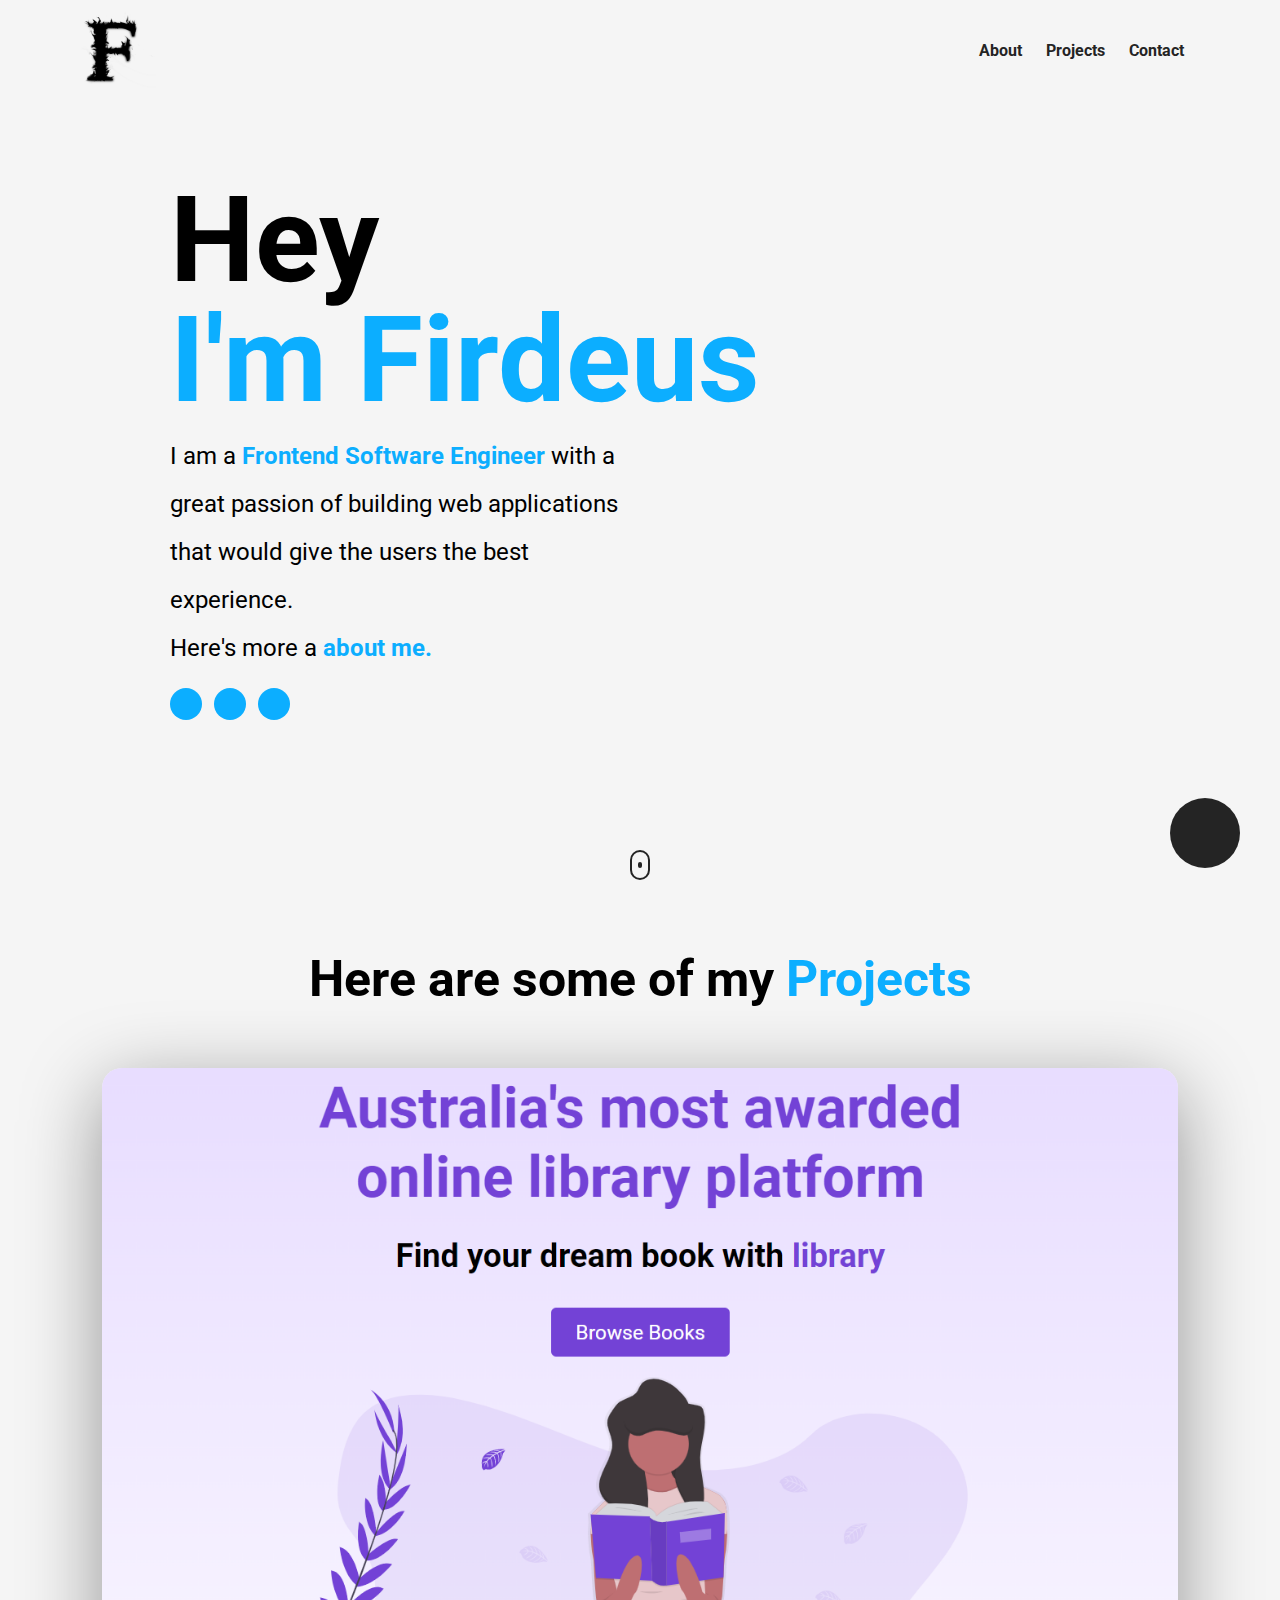
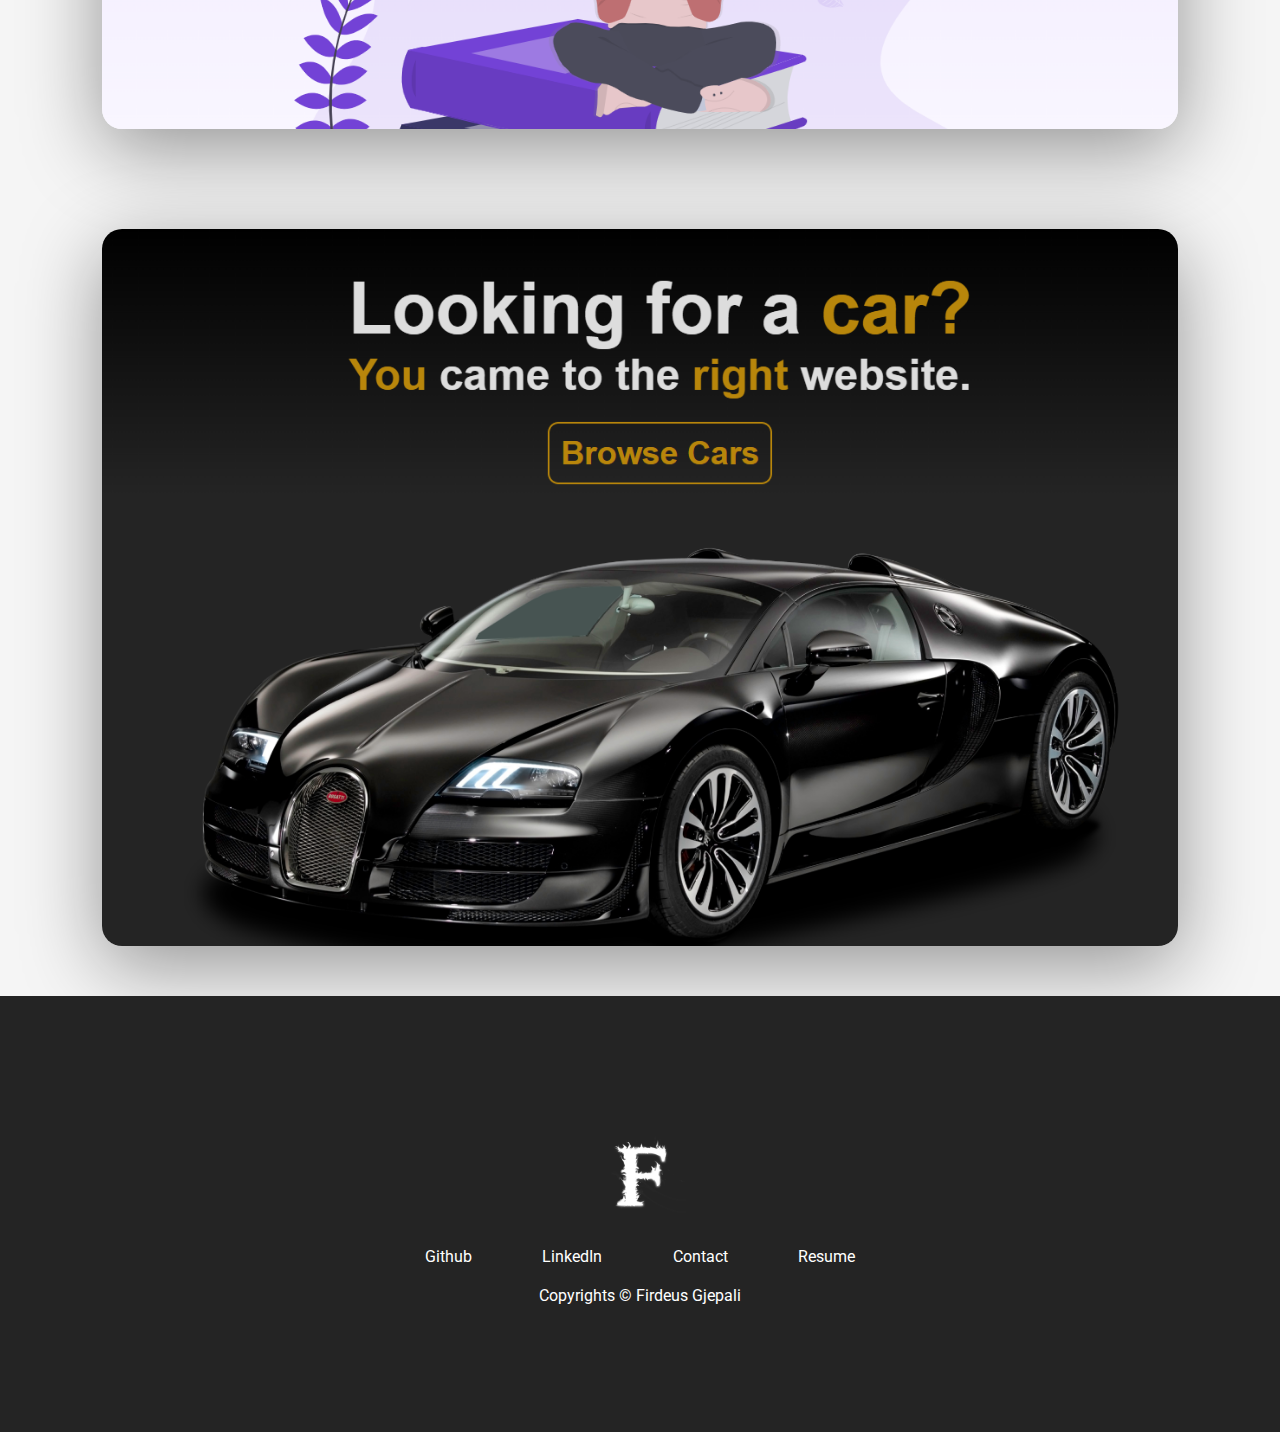
==== portfolio.html @ 739585ff "made my eportfolio" ====
<!DOCTYPE html>
<html lang="en">
  <head>
    <meta charset="UTF-8" />
    <meta http-equiv="X-UA-Compatible" content="IE=edge" />
    <meta name="viewport" content="width=device-width, initial-scale=1.0" />
    <title>Firdeus Gjepali</title>
    <link rel="stylesheet" href="styles.css" />
       <script src="https://kit.fontawesome.com/c8e4d183c2.js"></script>
        <script src="index.js"></script>
       <script type="text/javascript"
        src="https://cdn.jsdelivr.net/npm/@emailjs/browser@3/dist/email.min.js">
        </script>
        <script type="text/javascript">
        (function(){
        emailjs.init("X4Mi8L9q9HTYDrE3U");
       })();
</script>
  </head>
  <body>
    <section id="landing-page">
      <nav>
        <figure>
          <img src="./assets2/theLogo.png" class="personal__logo" />
        </figure>
        <ul class="nav__link--list">
          <li class="nav__link">
            <a
              href="#"
              class="nav__link--anchor link__hover-effect link__hover-effect-black"
              onclick="toggleModal()"
              >About</a
            >
          </li>
          <li class="nav__link">
            <a
              href="#projects"
              class="nav__link--anchor link__hover-effect link__hover-effect-black"
              >Projects</a
            >
          </li>
          <li class="nav__link">
            <a
              href="#"
              class="nav__link--anchor link__hover-effect link__hover-effect-black"
              onclick="toggleModal()">Contact</a
            >
          </li>
          <li class="nav__link click" onclick="toggleContrast()">
            <i class="fas fa-adjust"></i>
          </li>
        </ul>
      </nav>
      <header class="header">
        <div class="header__content">
          <h1 class="title">Hey <br>
          <span class="color">I'm Firdeus</span></h1>
          <p class="header__para">
            I am a <b class="color">Frontend Software Engineer</b> with a great
            passion of building web applications that would give the users the
            best experience. <br />
            Here's more a <a href="#"><b class="color click" onclick="toggleModal()">about me.</b></a>
          </p>
          <div class="social__list">
            <a href="#" target="_blank" class="social__link click">
              <i class="fab fa-linkedin-in"></i>
            </a>
            <a href="https://github.com/FirdeusGj" target="_blank" class="social__link click">
              <i class="fab fa-github"></i>
            </a>
            <a href="" target="_blank" class="social__link click">
              <i class="fas fa-file-pdf"></i>
            </a>
          </div>
        </div>
      </header>
      <a href="#">
        <button class="mail__btn click" onclick="toggleModal()">
          <i class="fas fa-envelope"></i>
        </button>
      </a>
        <a href="#projects" class="scroll">
          <div class="scroll__icon click"></div>
        </a>
      <div class="modal">
        <div class="modal__half modal__about">
          <h3 class="modal__title modal__title--about">Here's a bit <span class="color">about me</span></h3>
          <h4 class="modal__sub-title modal__sub-title--about">Frontend Software Engineer</h4>
          <p class="modal__para">
            I'm a 18 year-old <span class="color">frontend software engineer</span> with a strong passion
            of building websites that would give the users their <span class="color">best experience</span>
          </p>
          <div class="modal__languages">
            <figure class="modal__language">
              <img src="https://upload.wikimedia.org/wikipedia/commons/thumb/3/38/HTML5_Badge.svg/240px-HTML5_Badge.svg.png" class="modal__language--img" alt="">
              <span class="language__name">HTML</span>
            </figure>
            <figure class="modal__language">
              <img src="https://upload.wikimedia.org/wikipedia/commons/6/6a/JavaScript-logo.png" class="modal__language--img" alt="">
              <span class="language__name">JavaScript</span>
            </figure>
            <figure class="modal__language">
              <img src="https://cdn.iconscout.com/icon/free/png-256/css-131-722685.png" class="modal__language--img" alt="">
              <span class="language__name">CSS</span>
            </figure>
            <figure class="modal__language">
              <img src="https://cdn.iconscout.com/icon/free/png-256/react-3-1175109.png" class="modal__language--img" alt="">
              <span class="language__name">React</span>
            </figure>
          </div>
        </div>
        <div class="modal__half modal__contact">
        <i class="fas fa-times modal__exit click" onclick="toggleModal()"></i>
          <h3 class="modal__title modal__title--contact">
            Let's have a chat!
          </h3>
          <h3 class="modal__title modal__title--contact modal__sub-title">
            I'm open to new opportunities.
          </h3>
          <form id="contact__form" onsubmit="contact(event)">
            <div class="form__item">
              <label class="form__item--label">Name</label>
              <input name="user_name" type="text" class="input" required></input>
            </div>
            <div class="form__item">
              <label class="form__item--label">Email</label>
              <input name="user_email" type="email" class="input" required></input>
            </div>
            <div class="form__item">
              <label class="form__item--label">Message</label>
              <textarea name="message" type="text" class="input" required></textarea>
            </div>
            <button id="contact__submit" class="form__submit">
              Send it my way
            </button>
          </form>
          <div class="modal__overlay modal__overlay--loading">
            <i class="fas fa-spinner"></i>
          </div>
          <div class="modal__overlay modal__overlay--success">
            Thanks for the message! Looking forward to speaking to you soon.
          </div>
        </div>
      </div>
    </section>
    <section id="projects">
      <div class="container">
        <div class="row">
          <h1 class="section__title">
            Here are some of my <span class="color">Projects</span>
          </h1>
          <ul class="project__list">
            <li class="project">
              <div class="project__wrapper">
                <img src="./assets2/ecommerceLink.png" class="project__img" />
                <div class="project__wrapper--bg"></div>
                <div class="project__description">
                  <h3 class="project__description--title">
                    E-Commerce Project
                  </h3>
                  <h4 class="project__description--sub-title">
                    HTML, CSS
                  </h4>
                  <p class="project__description--para">
                    This is a little E-Commerce project I made.
                  </p>
                  <div class="project__description--links">
                    <a href="https://github.com/FirdeusGj" class="project__description--link">
                      <i class="fab fa-github"></i>
                    </a>
                    <a href="https://firdeusgj.github.io/MyProject/EcommerceProject/index.html" target="_blank" class="project__description--link">
                      <i class="fas fa-link"></i>
                    </a>
                  </div>
                </div>
              </div>
            </li>
          </ul>
        </div>
      </div>
    </section>
    <section id="projects">
      <div class="container">
        <div class="row">
          <ul class="project__list">
            <li class="project">
              <div class="project__wrapper">
                <img src="./assets2/carSuggestionsLink.png" class="project__img" />
                <div class="project__wrapper--bg"></div>
                <div class="project__description">
                  <h3 class="project__description--title">
                    Car Suggestions Project...
                  </h3>
                  <h4 class="project__description--sub-title">
                    HTML, CSS
                  </h4>
                  <p class="project__description--para">
                    This car suggestions project give you different types of cars to choose 
                    if you are looking to buy one.
                  </p>
                  <div class="project__description--links">
                    <a href="https://github.com/FirdeusGj" target="_blank" class="project__description--link">
                      <i class="fab fa-github"></i>
                    </a>
                    <a href="https://firdeusgj.github.io/MyProject/CarSales/index.html" class="project__description--link" target="_blank">
                      <i class="fas fa-link"></i>
                    </a>
                  </div>
                </div>
              </div>
            </li>
          </ul>
        </div>
      </div>
    </section>
    <footer>
      <div class="container">
        <div class="row footer__row">
          <figure>
            <img src="./assets2/theLogo.png" class="footer__logo--img personal__logo" />
          </figure>
          <div class="footer__social--list">
            <a
              href="https://github.com/FirdeusGj"
              class="footer__social--link link__hover-effect link__hover-effect--white"
              target="_blank"
              >
              Github
            </a>
            <a
              href=""
              class="footer__social--link link__hover-effect link__hover-effect--white"
            >
              LinkedIn
            </a>
            <a
              href="#"
              class="footer__social--link link__hover-effect link__hover-effect--white"
              onclick="toggleModal()"
              >
              Contact
            </a>
            <a
              href=""
              class="footer__social--link link__hover-effect link__hover-effect--white"
            >
              Resume
            </a>
          </div>
          <div class="footer__copyright">Copyrights © Firdeus Gjepali</div>
        </div>
      </div>
    </footer>
  </body>
</html>
---- styles.css ----
@import url('https://fonts.googleapis.com/css2?family=Roboto:wght@400;500;700&display=swap');
*{
    margin:0;
    padding:0;
    box-sizing: border-box;
    font-family: 'Roboto', sans-serif;
    scroll-behavior: smooth;
}
.personal__logo{
    width: 100px;
    height: 100px;
    filter:brightness(0%);
}
a{
    text-decoration: none;
}
nav{
    display: flex;
    justify-content: space-between;
    align-items: center;
    width:100%;
    max-width: 1200px;
    margin: 0 auto;
    height: 100px;
    padding: 0 20px;
}
li{
    list-style-type:none;
}
section{
    background-color: rgb(245, 245, 245);
    transition: all 300ms ease;
}
input, textarea{
    width:100%;
    background-color: #242424;
    color: #fff;
    outline: none;
    border: 3px solid #c0c4cc;
    border-top: none;
    border-left: none;
    border-right: none;
    height: 40px;
    transition: all 300ms ease;
}
input:hover, textarea:hover {
    border-color: #dcdfe6;
}
input:focus, textarea:focus{
    border-color: #0caeff;;
}
textarea{
    resize: vertical;
    height: 100px;
    margin-top: 8px;
}
label{
    font-size: 14px;
    font-weight: bold;
}
.form__item{
    margin-bottom: 20px;
}
.modal{
    position:absolute;
    top: 50%;
    left: 50%;
    transform: translate(-50%, -50%);
    width: 90%;
    max-width: 1100px;
    height:700px;
    border-radius: 20px;
    overflow: hidden;
    display: flex;
    visibility: hidden;
    z-index:-1;
    transition: visibility 1s, z-index 1s, box-shadow 0.5s ease;
}
.modal--open .modal{
    z-index: 60;
    box-shadow: 0 20px 80px 0 rgba(0, 0, 0, 0.5);
    visibility: visible;
}
.modal__half{
    width: 50%;
    padding: 40px 72px;
    display: flex;
    flex-direction: column;
    justify-content: center;
    position: relative;
    transition: all 300ms ease-in;
}
.modal__about{
    background-color: rgb(245, 245, 245);
    transform: translateX(-110%);
}
.modal--open .modal__about,
.modal--open .modal__contact{
    transform: translateX(0%)
}
.modal__languages{
    display: flex;
    flex-wrap: wrap;
}
.modal__language{
    width:25%;
    padding: 16px;
    position: relative;
    display: flex;
    flex-direction: column;
    align-items: center;
    transition: all 300ms ease;
}
.modal__language:hover .language__name{
    transform: scale(1);
}
.modal__language:hover{
    filter: brightness(80%);
    transform: scale(0.9);
}
.language__name {
    position: absolute;
    bottom: -10px;
    transform: scale(0);
    transition: all 300ms ease;
}
.modal__language--img{
    width: 100%;
}
.modal__contact{
    background-color: #242424;
    color: white;
    transform: translateX(110%);
}
.modal__title{
    font-size: 26px;
}
.modal__sub-title{
    margin:12px 0 24px 0;
    font-size: 14px;
}
.modal__para{
    margin-bottom: 12px;
    line-height: 1.8;
}
.modal__overlay--loading{
    background-color: #242424;
    font-size: 80px;
}
.modal__overlay{
    position: absolute;
    top: 0;
    left: 0;
    width: 100%;
    height: 100%;
    display: none;
    align-items: center;
    justify-content: center;
    z-index: -1;
}
.modal__overlay--success{
    background-color: #4bb542;
    font-size: 40px;
    font-weight: 700;
    text-align: center;
    padding:28px;
}
.modal__overlay--visible{
    z-index: 1;
    display: flex;
}
.fa-spinner{
  animation: spinner 750ms infinite linear;
}
@keyframes spinner {
    0% {
        transform:rotate(0deg);
    }
    100% {
        transform:rotate(360deg);
    }
}
.modal__exit{
    position: absolute;
    top: 30px;
    right: 40px;
    color: white;
    font-size: 36px;
    z-index: 100;
}
.form__submit{
    background-color: #0caeff;
    border: 2px solid #0caeff;
    color: white;
    font-weight: 700;
    max-width: 240px;
    width: 100%;
    padding: 12px 24px;
    font-size: 20px;
    transition: all 300ms ease;
}
.form__submit:hover{
    border-color: white;
    background-color: transparent;
}
.form__submit:active{
    border-color: #0caeff;
    color: #0caeff;
}
.container {
    padding: 50px 0;
    width: 100%;
}
.row{
    width:100%;
    max-width: 1100px;
    margin: 0 auto;
    padding: 0 12px;
}
button{
    cursor:pointer;
}
.title{
    font-size: 120px;
    margin-bottom:12px;
    text-align: left;
    line-height: 1;
}
.color {
    color: #0caeff;
}
p{
    line-height: 1.5;
    font-size: 16px;
}
.link__hover-effect{
    position: relative;
}
.link__hover-effect:after{
    content: "";
    position: absolute;
    bottom: -3px;
    height: 3px;
    width:0;
    right: 0;
    background-color: black;
    transition: all 300ms ease;
}
.link__hover-effect--white:after{
    background-color: #fff;
}
.link__hover-effect--black:after{
    background-color: #242424;
}
.link__hover-effect:hover:after{
    left: 0;
    width: 100%;
}
nav,
.scroll,
.header{
    opacity: 1;
    visibility: visible;
    transition: all 400ms 400ms ease-in;
}
.modal--open nav,
.modal--open .scroll,
.modal--open .header{
    opacity: 0;
    visibility: hidden;
    transition:all 400ms ease-out;
}
#landing-page{
    min-height: 100vh;
}
.dark-theme .title,
.dark-theme .section__title,
.dark-theme .section__sub-title,
.dark-theme .nav__link--anchor,
.dark-theme .fa-adjust,
.dark-theme .header__para{
    color: white;
}
.dark-theme section {
    background-color: #242424;
}
.dark-theme .personal__logo{
    filter:brightness(0%) invert(1);
}
.dark-theme .scroll__icon {
    border-color: white;
}
.dark-theme .scroll__icon:after,
.dark-theme .link__hover-effect-black:after {
    background-color: white;
}
.dark-theme .mail__btn {
    background-color: white;
    color: #242424;
    animation: whitePulse 1000ms infinite alternate-reverse;
}
.click{
    transition:all 300ms ease;
    cursor: pointer;
}
.click:hover{
    transform: scale(1.1);
}
.click:active{
    transform:scale(0.9);
}
.header{
    position: absolute;
    top:50%;
    left:50%;
    transform: translate(-50%, -50%);
    width:100%;
    max-width: 1000px;
    padding: 0 30px;
}
.header__para{
    font-size: 24px;
    line-height: 2;
    max-width: 450px;
}
.social__list{
    margin-top: 16px;
    display:flex;
}
.social__link{
    background-color: #0caeff;
    color: white;
    padding: 6px;
    width: 32px;
    height: 32px;
    font-size: 14px;
    margin-right: 12px;
    display: flex;
    justify-content: center;
    border-radius: 50%;
    align-items: center;
}
.mail__btn{
    width: 70px;
    height: 70px;
    font-size: 32px;
    border-radius: 50%;
    border: none;
    background-color: #242424;
    color: white;
    position: absolute;
    bottom: 32px;
    right: 40px;
    z-index: 101;
    position:fixed;
    animation: pulse 1000ms infinite alternate-reverse;
}
@keyframes pulse {
    0% {
        box-shadow: 0px 0px 20px rgb(0, 0, 0); 
    }
    100% {
        box-shadow: 0px 0px 0px rgba(0, 0, 0);
    }
}
@keyframes whitePulse {
    0% {
        box-shadow: 0px 0px 20px rgb(255, 255, 255); 
    }
    100% {
        box-shadow: 0px 0px 0px rgb(255, 255, 255);
    }
}
.scroll{
    position: absolute;
    bottom:20px;
    left:50%;
    transform: translateX(-50%);
}
.scroll__icon{
    width: 20px;
    height: 30px;
    border: 2px solid #242424;
    border-radius: 24px;
    display:flex;
    justify-content: center;
    align-items: center;
}
.scroll__icon:after{
    content: "";
    background-color: #242424;
    width: 4px;
    height: 6px;
    border-radius: 2px;
    animation: scroll 1000ms infinite alternate-reverse;
}
@keyframes scroll {
    0%{
        transform: translateY(3px);
    }
    100%{
        transform: translateY(-3px);
    }
}
.nav__link--list{
    display: flex;
}
.nav__link{
    margin:0 12px;
}
.nav__link--anchor{
    font-size:16px;
    color: #242424;
    font-weight: 700;
}
.fa-adjust{
    font-size:20px;
}
.secion__title{
    align-items: center;
    font-size: 48px;
    margin-bottom: 60px;
}
.project__img{
    width:100%;
    transition: all 400ms ease;
    transform: scale(1.02);
}
.project__wrapper:hover .project__description{
    opacity: 1;
    transform: translateY(-50%);
}
.project__wrapper:hover .project__img{
    transform: scale(1.07);
    filter:blur(5px);
}

.project__wrapper{
    position: relative;
    border-radius: 20px;
    box-shadow: 0 20px 80px rgba(0, 0, 0, 0.4);
    overflow:hidden;
}
.section__title{
    text-align: center;
    justify-content: center;
    margin-bottom: 60px;
    font-size: 50px;
}
.project__description{
    position:absolute;
    top: 50%;
    left: 90px;
    transform: translateY(-100%);
    transition: opacity 300ms, transform 450ms ease;
    opacity:0;
    color:white;
    max-width: 550px;
}
.project__wrapper:hover .project__wrapper--bg{
    opacity:0.7;
}
.project__wrapper--bg{
    position: absolute;
    top: 0;
    left: 0;
    width: 100%;
    height: 100%;
    background-color: #1c1d25;
    opacity: 0;
    transition: all 450ms ease;
}
.project__description--title{
    font-size:40px;
}
.project__description--sub-title{
    margin-top:8px;
}
.project__description--link{
    color:white;
    font-size: 20px;
    margin-right: 16px;
}
.project__description--para{
    margin: 16px 0;
}
footer{
    background-color: #242424;
    display:flex;
    padding:6% 0;
    position: relative;
}
.footer__row{
    display: flex;
    flex-direction: column;
    align-items: center;
}
.footer__logo--img{
    width:100px;
    height:100px;
    filter:brightness(0%) invert(1)
}
.footer__social--list{
    width:100%;
    display:flex;
    justify-content: space-around;
    max-width:500px;
    margin:20px 0;
}
.footer__social--link,
.footer__copyright{
    color:white;
}
/* Small phones, tablets, large smart phones*/
@media (max-width: 768px){
    .title{
        font-size: 80px;
    }
    .header__para {
        font-size: 20px;
    }
    .modal {
        top: 0;
        left: 0;
        height: auto;
        transform: none;
        width: 100%;
        flex-direction: column-reverse;
        border-radius: 0;
    }
    .modal__half {
        width: 100%;
    }
}
/*Small phones*/
@media (max-width: 480px){
    .title{
        font-size:52px;
    }
    .header__para{
        font-size: 18px;
    }
    .nav__link:first-child{
        display:none;
    }
    .project__description--para {
        display:none;
    }
    .project__description{
        left: 0;
        padding: 0;
        width: 100%;
        text-align: center;
    }
    .project__description--sub-title{
        margin-bottom: 8px;
    }
    .modal__half{
        padding: 40px;
    }
}
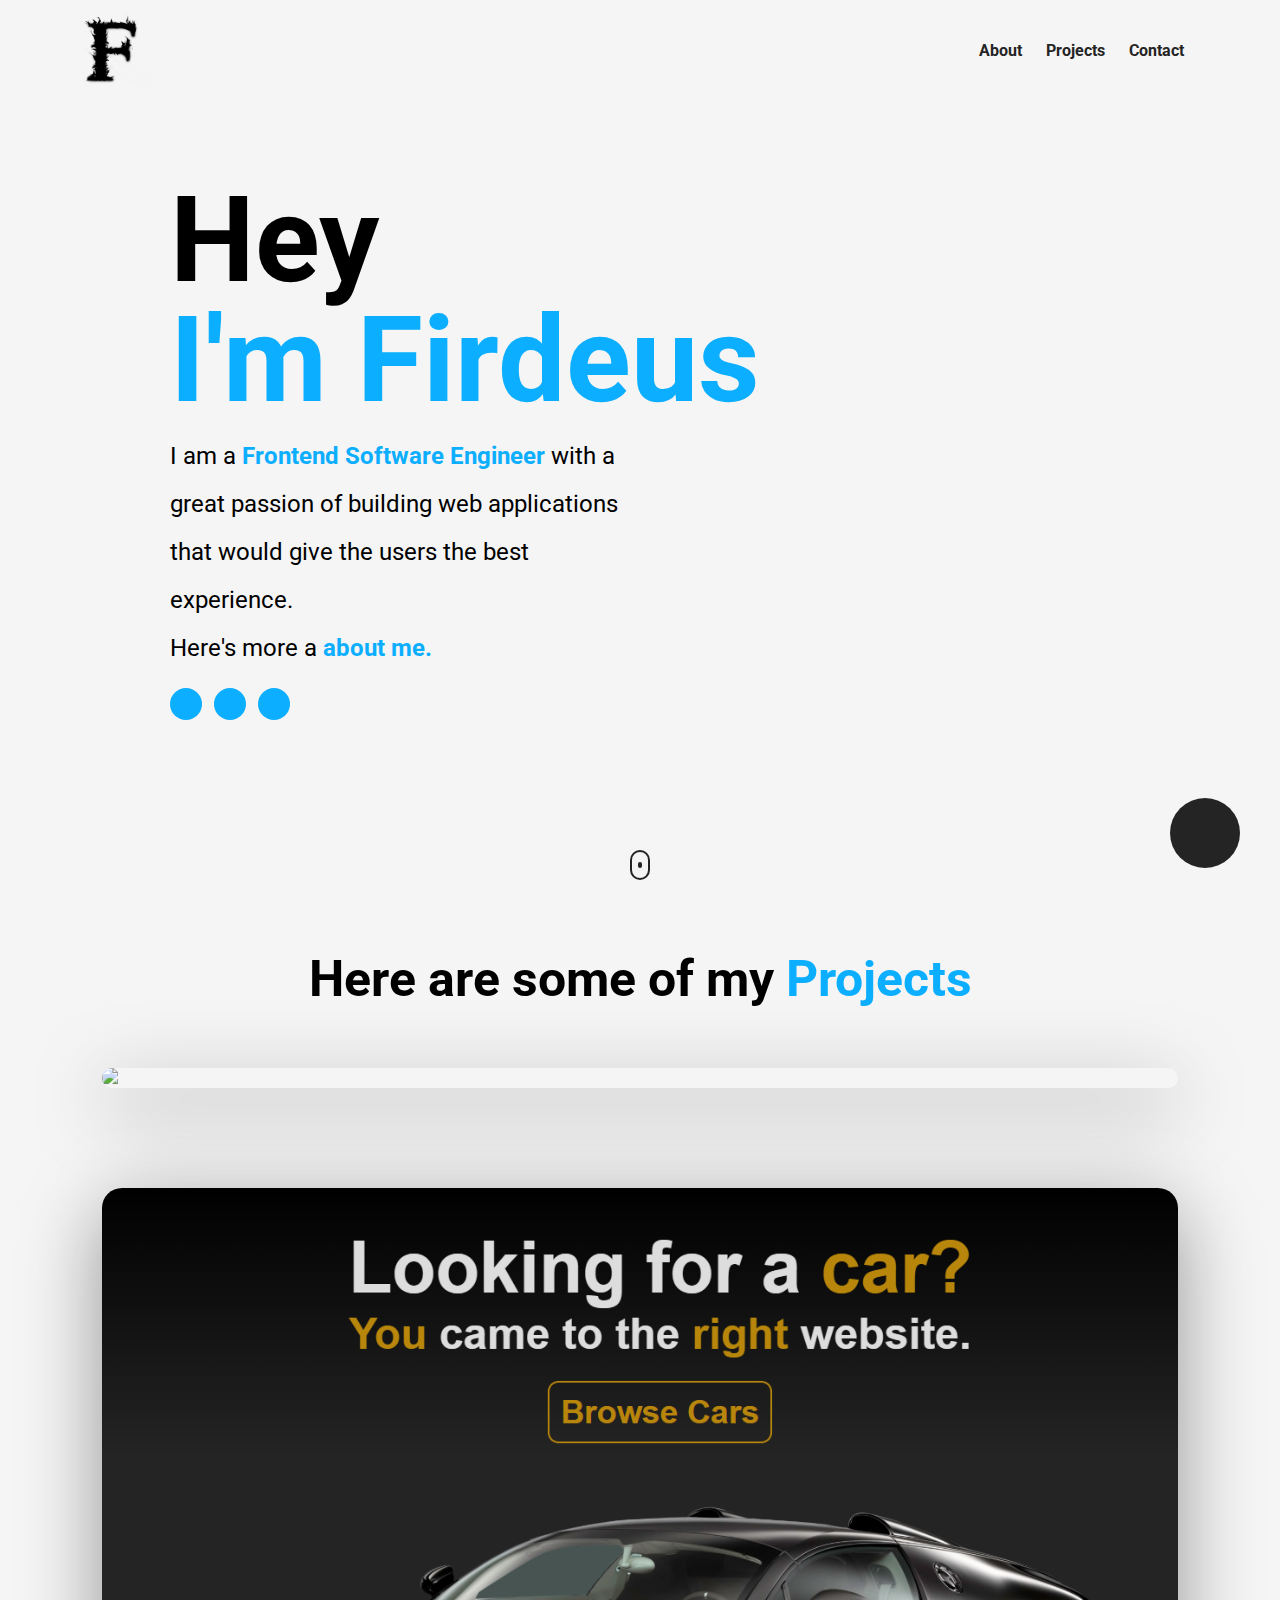
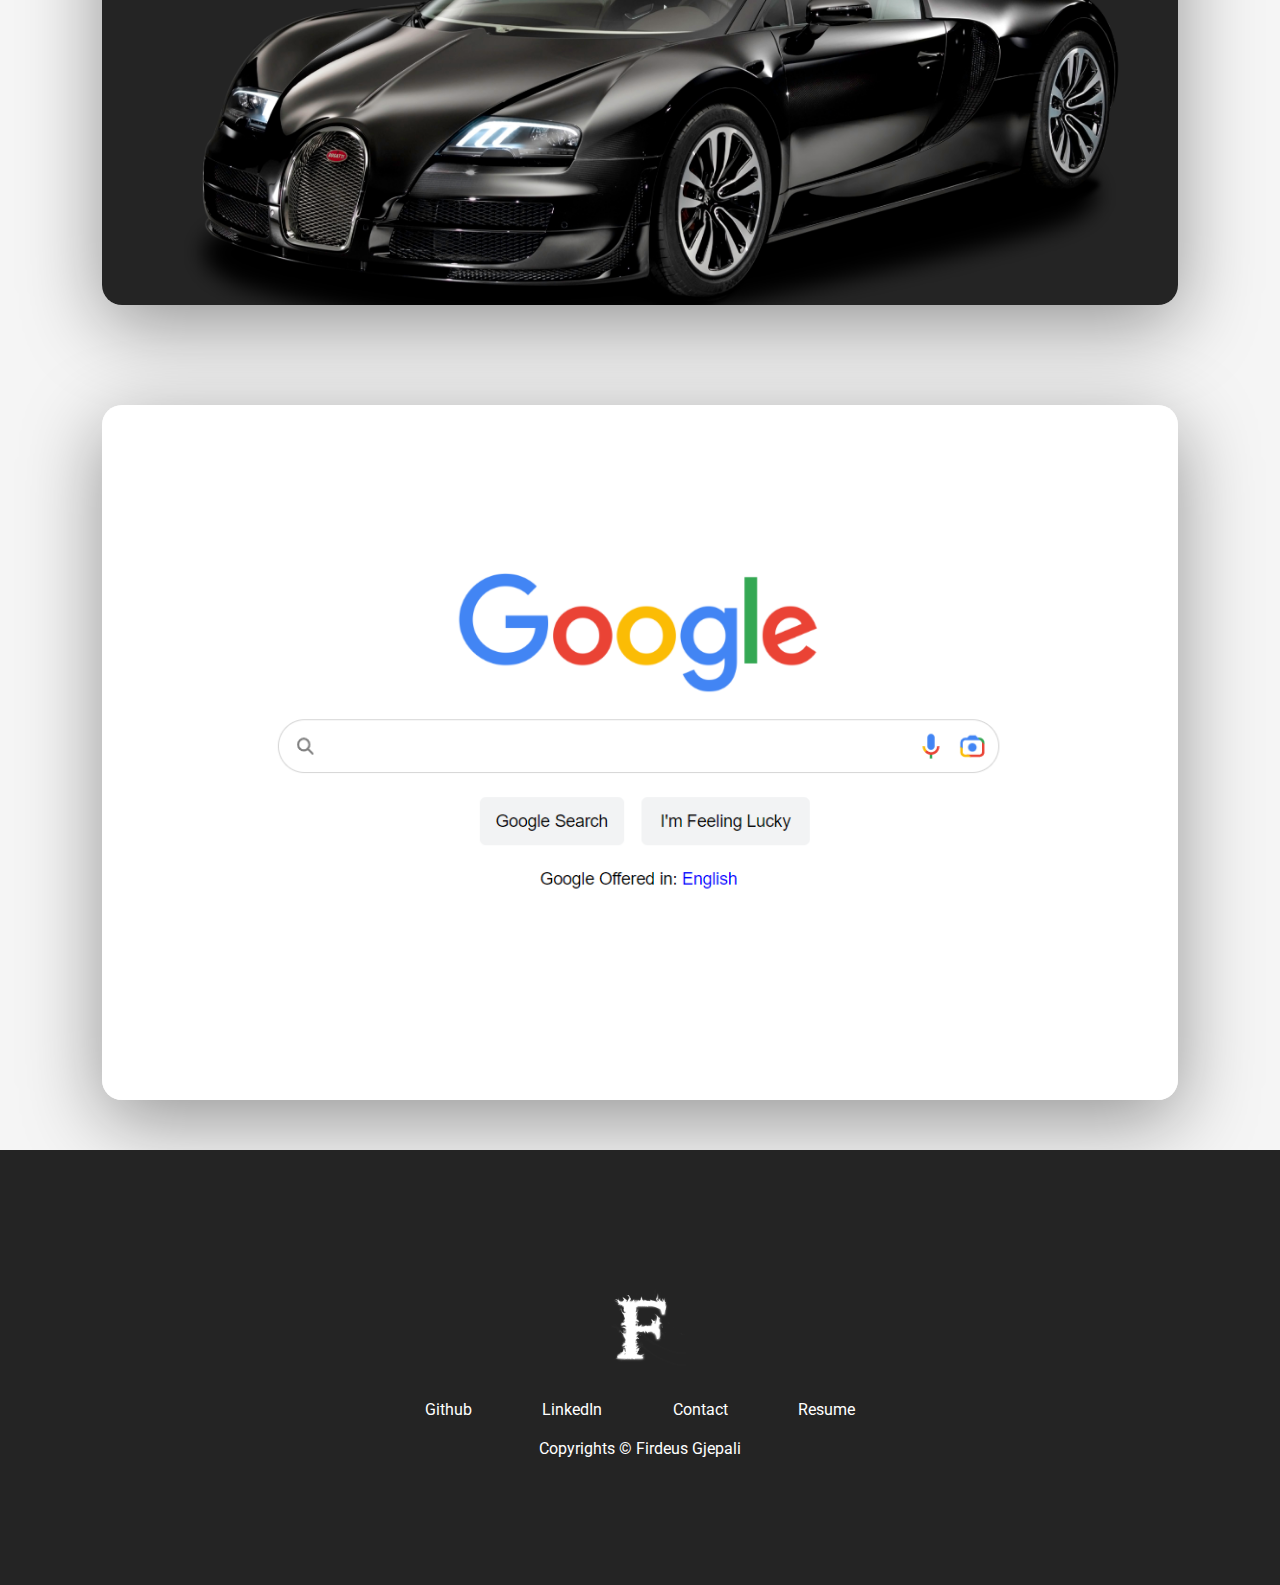
==== commit a17fa463: "just made something" ====
--- a/portfolio.html
+++ b/portfolio.html
@@ -152,14 +152,14 @@
           <ul class="project__list">
             <li class="project">
               <div class="project__wrapper">
-                <img src="./assets2/ecommerceLink.png" class="project__img" />
+                <img src="https://images.ctfassets.net/17o2epk8ivh7/i5VpiX9YFwult8Su7DTOT/85878292aa07eb5c3e2b09124bd7b47e/10_BOOKS.jpg" class="project__img" />
                 <div class="project__wrapper--bg"></div>
                 <div class="project__description">
                   <h3 class="project__description--title">
                     E-Commerce Project
                   </h3>
                   <h4 class="project__description--sub-title">
-                    HTML, CSS
+                    HTML, CSS, JavaScript
                   </h4>
                   <p class="project__description--para">
                     This is a little E-Commerce project I made.
@@ -168,7 +168,7 @@
                     <a href="https://github.com/FirdeusGj" class="project__description--link">
                       <i class="fab fa-github"></i>
                     </a>
-                    <a href="https://firdeusgj.github.io/MyProject/EcommerceProject/index.html" target="_blank" class="project__description--link">
+                    <a href="https://firdeusgj.github.io/E-Commerce/" target="_blank" class="project__description--link">
                       <i class="fas fa-link"></i>
                     </a>
                   </div>
@@ -212,6 +212,37 @@
           </ul>
         </div>
       </div>
+      <div class="container">
+        <div class="row">
+          <ul class="project__list">
+            <li class="project">
+              <div class="project__wrapper">
+                <img src="./assets2/googleCloneLink.png" class="project__img" />
+                <div class="project__wrapper--bg"></div>
+                <div class="project__description">
+                  <h3 class="project__description--title">
+                    Google Clone Using Javascript
+                  </h3>
+                  <h4 class="project__description--sub-title">
+                    HTML, CSS, JavaScript
+                  </h4>
+                  <p class="project__description--para">
+                    Just a simple Google Clone project I tried to make using html, css and javascript.
+                  </p>
+                  <div class="project__description--links">
+                    <a href="https://github.com/FirdeusGj" target="_blank" class="project__description--link">
+                      <i class="fab fa-github"></i>
+                    </a>
+                    <a href="https://firdeusgj.github.io/MyProject/GoogleClone/index.html" class="project__description--link" target="_blank">
+                      <i class="fas fa-link"></i>
+                    </a>
+                  </div>
+                </div>
+              </div>
+            </li>
+          </ul>
+        </div>
+      </div>
     </section>
     <footer>
       <div class="container">
@@ -241,7 +272,7 @@
               Contact
             </a>
             <a
-              href=""
+              href="#"
               class="footer__social--link link__hover-effect link__hover-effect--white"
             >
               Resume
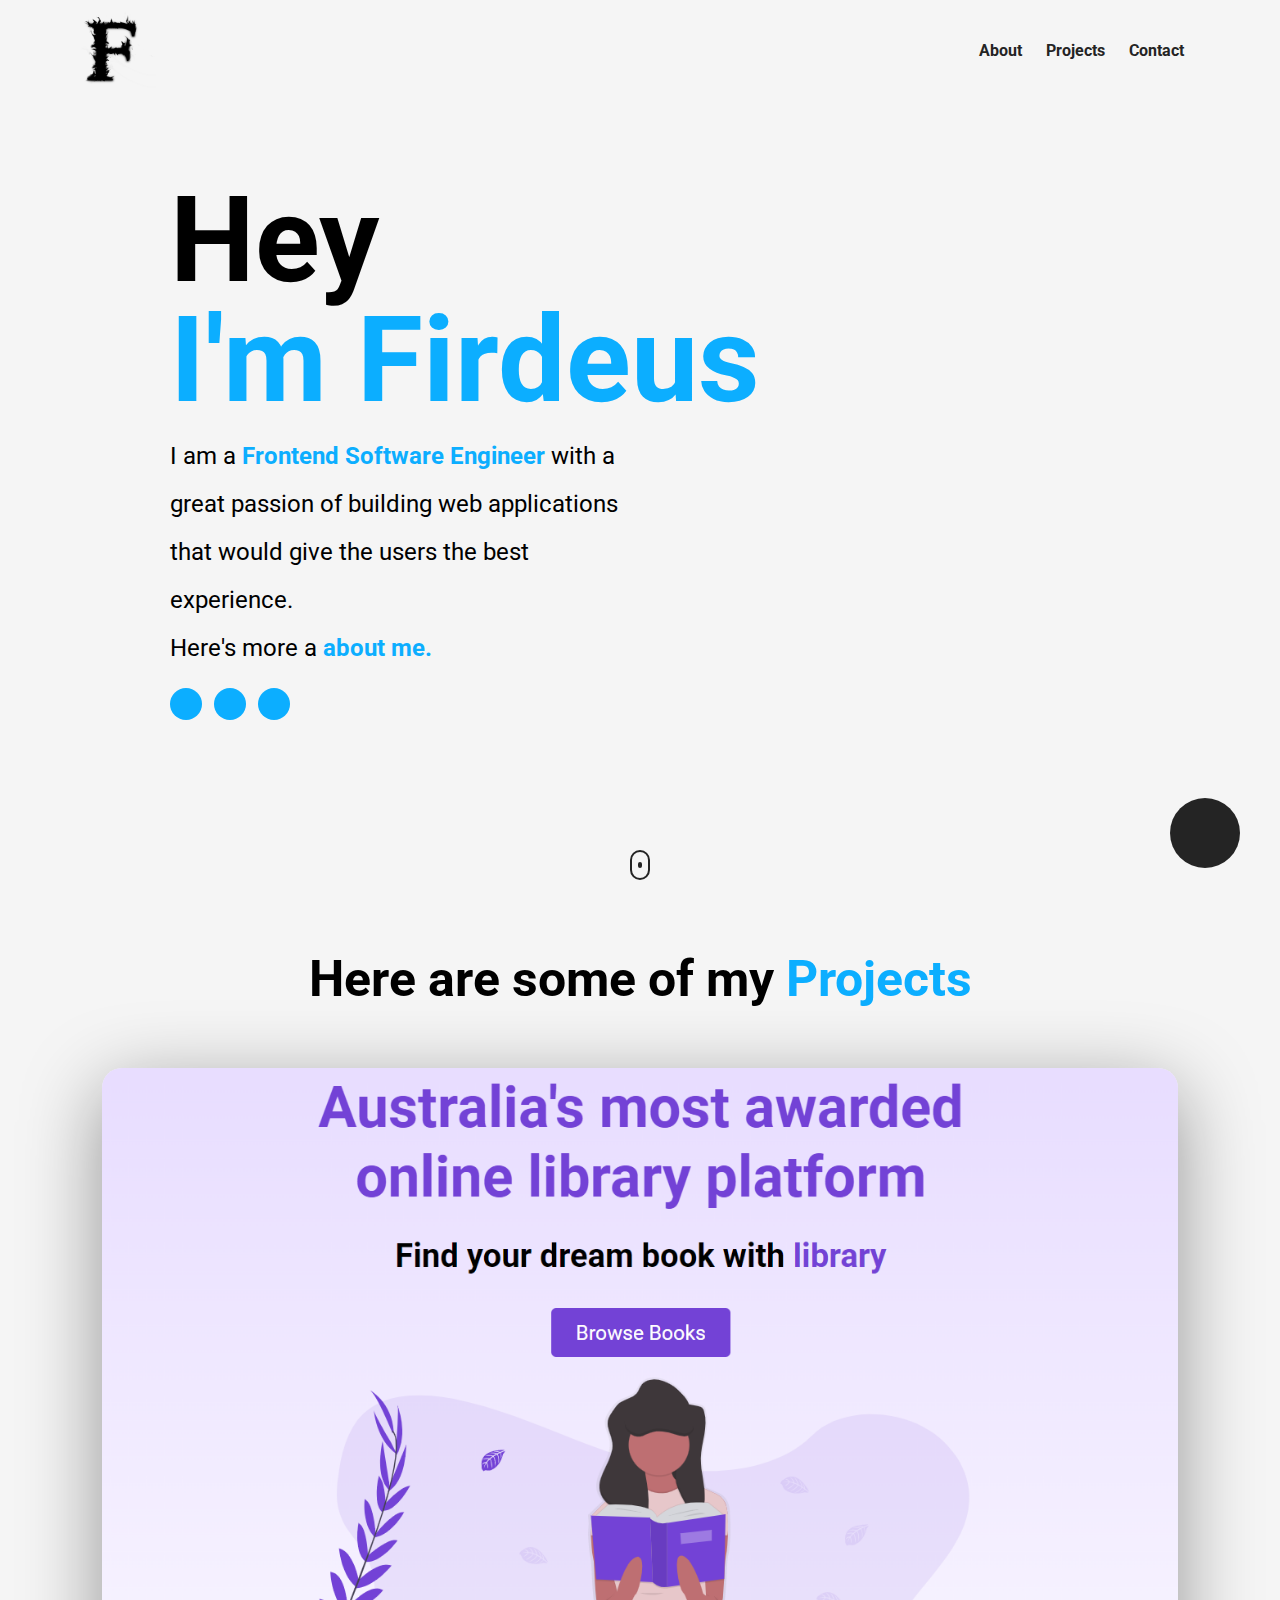
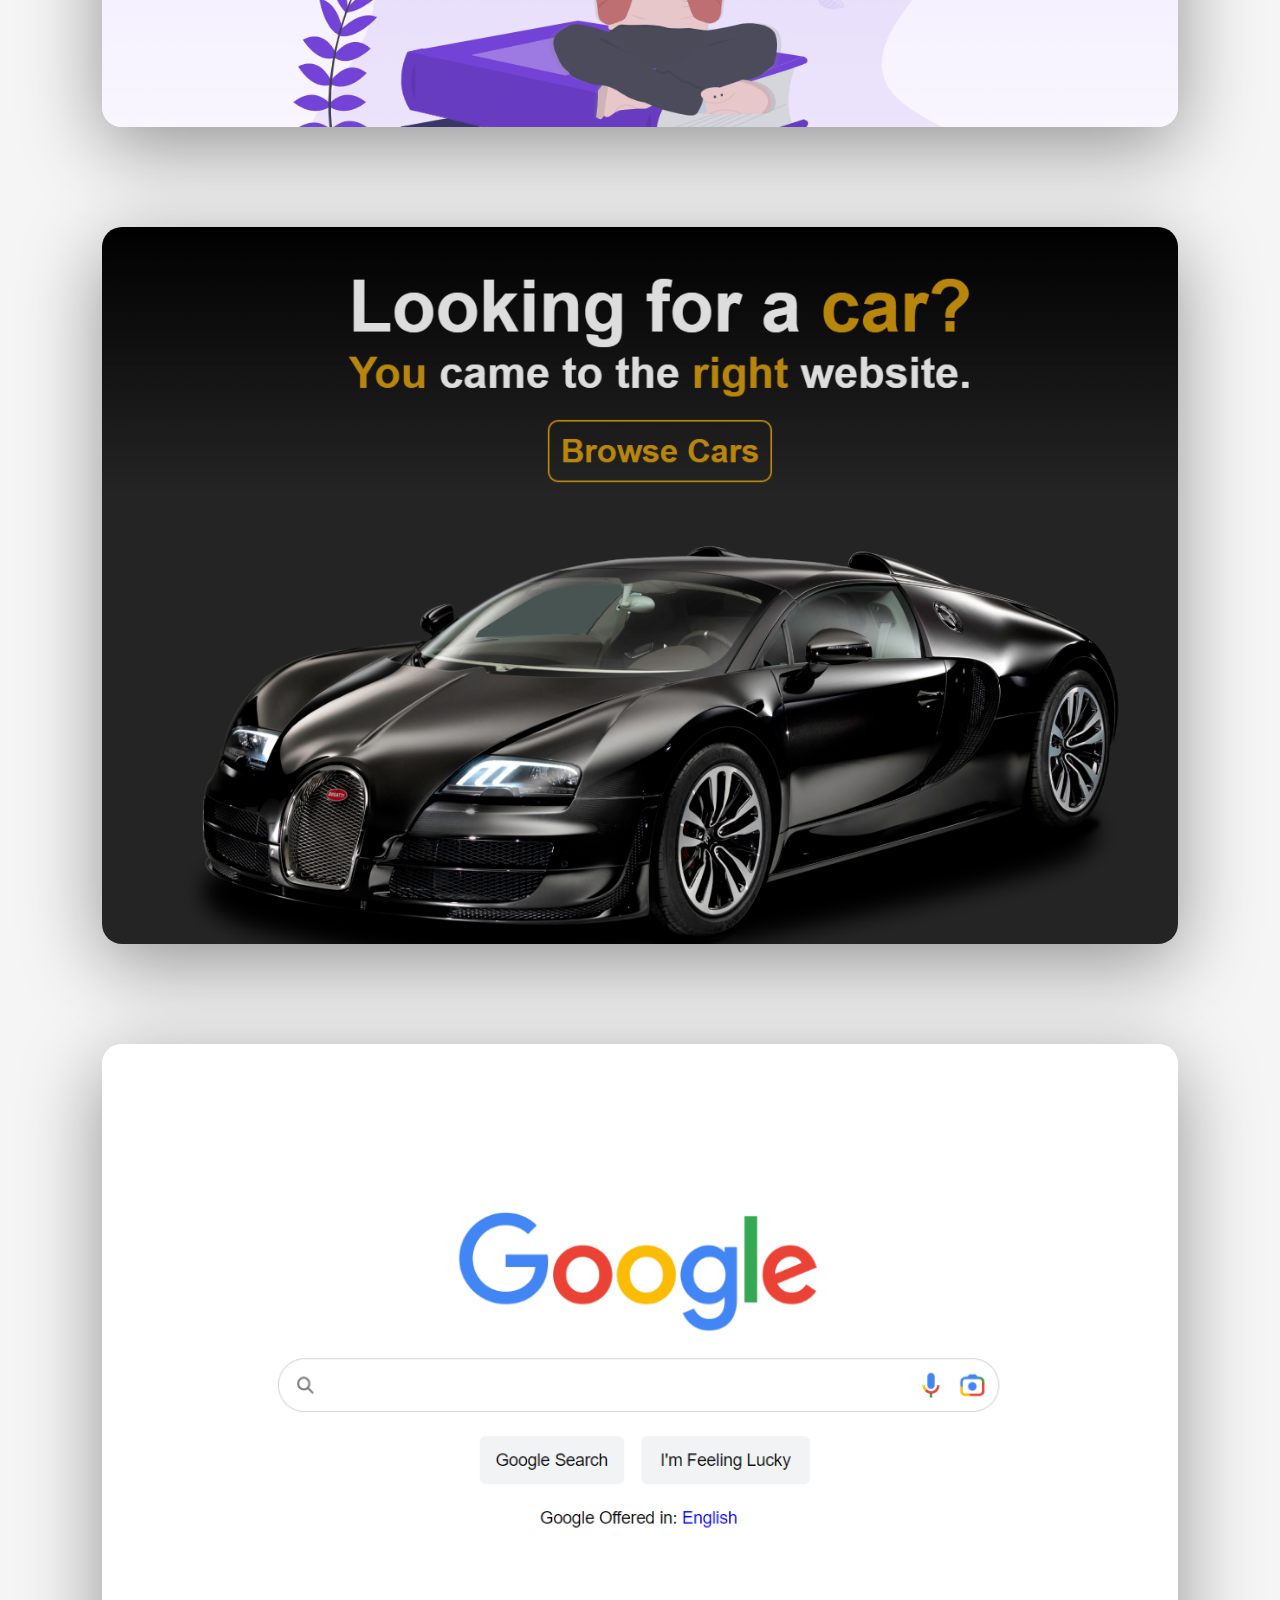
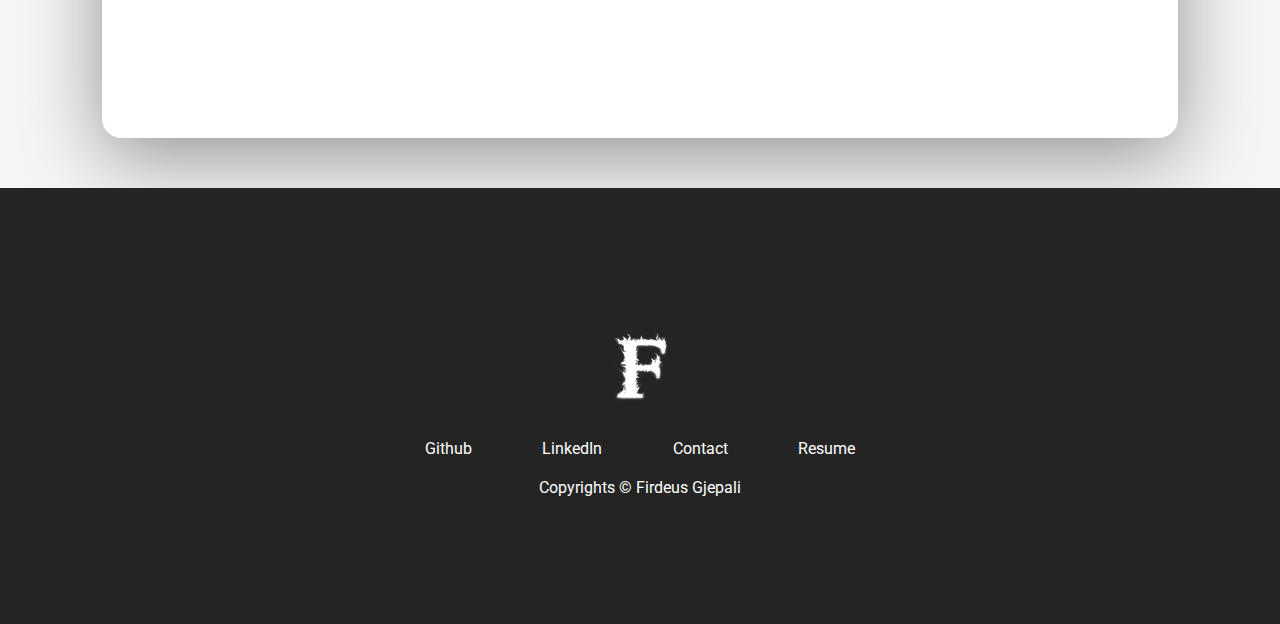
==== commit 411d7d2f: "made some changes" ====
--- a/portfolio.html
+++ b/portfolio.html
@@ -152,7 +152,7 @@
           <ul class="project__list">
             <li class="project">
               <div class="project__wrapper">
-                <img src="https://images.ctfassets.net/17o2epk8ivh7/i5VpiX9YFwult8Su7DTOT/85878292aa07eb5c3e2b09124bd7b47e/10_BOOKS.jpg" class="project__img" />
+                <img src="./assets2/ecommerceLink.png" class="project__img" />
                 <div class="project__wrapper--bg"></div>
                 <div class="project__description">
                   <h3 class="project__description--title">
@@ -227,7 +227,7 @@
                     HTML, CSS, JavaScript
                   </h4>
                   <p class="project__description--para">
-                    Just a simple Google Clone project I tried to make using html, css and javascript.
+                    Just a simple Google Clone Project I tried to make using html, css and javascript.
                   </p>
                   <div class="project__description--links">
                     <a href="https://github.com/FirdeusGj" target="_blank" class="project__description--link">
